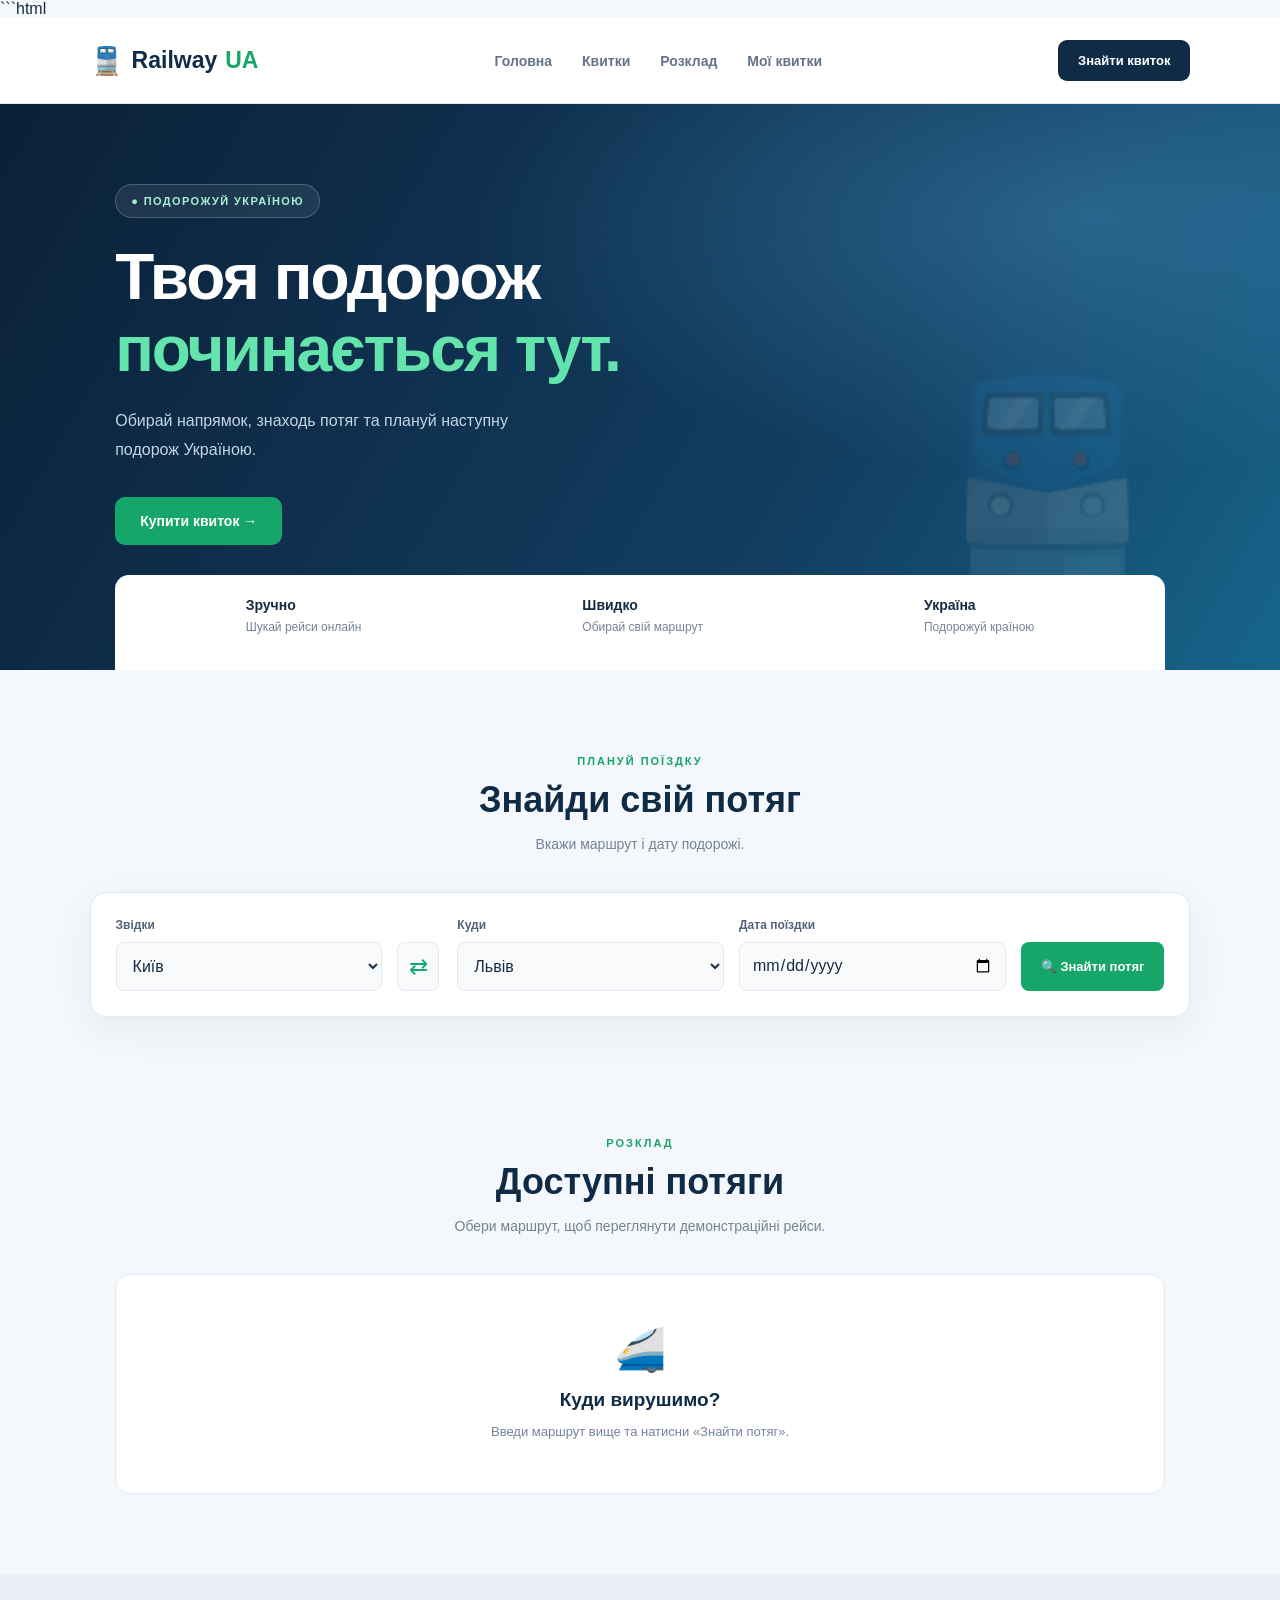
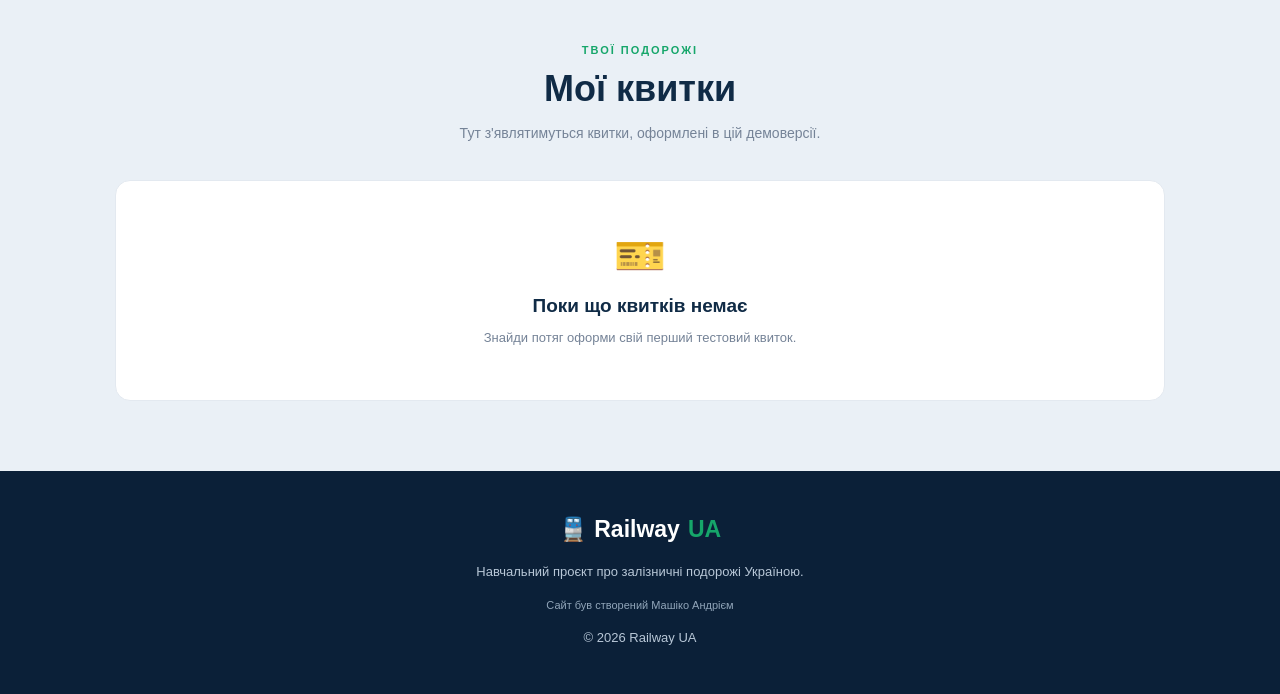
==== script.html @ 2bdd00f0 "зроблени сайт" ====
```html
<!DOCTYPE html>
<html lang="uk">
<head>
    <meta charset="UTF-8">
    <meta name="viewport" content="width=device-width, initial-scale=1.0">

    <title>Railway UA — Квитки на потяг</title>

    <link rel="stylesheet" href="style.css">
</head>
<body>

    <!-- Шапка сайту -->
    <header class="header">
        <a href="#" class="logo">
            <span class="logo-icon">🚆</span>
            Railway<span>UA</span>
        </a>

        <nav class="navigation">
            <a href="#home">Головна</a>
            <a href="#tickets">Квитки</a>
            <a href="#schedule">Розклад</a>
            <a href="#my-tickets">Мої квитки</a>
        </nav>

        <a href="#tickets" class="header-button">Знайти квиток</a>
    </header>


    <!-- Головний банер -->
    <section class="hero" id="home">

        <div class="hero-content">
            <div class="hero-label">
                ● ПОДОРОЖУЙ УКРАЇНОЮ
            </div>

            <h1>
                Твоя подорож<br>
                <span>починається тут.</span>
            </h1>

            <p>
                Обирай напрямок, знаходь потяг
                та плануй наступну подорож Україною.
            </p>

            <a href="#tickets" class="hero-button">
                Купити квиток →
            </a>
        </div>

        <div class="hero-info">
            <div>
                <strong>Зручно</strong>
                <span>Шукай рейси онлайн</span>
            </div>

            <div>
                <strong>Швидко</strong>
                <span>Обирай свій маршрут</span>
            </div>

            <div>
                <strong>Україна</strong>
                <span>Подорожуй країною</span>
            </div>
        </div>

    </section>


    <!-- Пошук квитків -->
    <section class="booking-section" id="tickets">

        <div class="section-heading">
            <span class="section-label">ПЛАНУЙ ПОЇЗДКУ</span>
            <h2>Знайди свій потяг</h2>
            <p>Вкажи маршрут і дату подорожі.</p>
        </div>

        <form class="booking-form" id="search-form">

            <div class="input-group">
                <label for="from">Звідки</label>

                <select id="from" required>
                    <option value="Київ">Київ</option>
                    <option value="Львів">Львів</option>
                    <option value="Одеса">Одеса</option>
                    <option value="Харків">Харків</option>
                    <option value="Дніпро">Дніпро</option>
                    <option value="Івано-Франківськ">
                        Івано-Франківськ
                    </option>
                </select>
            </div>

            <button
                type="button"
                class="swap-button"
                id="swap-cities"
                title="Поміняти міста місцями"
            >
                ⇄
            </button>

            <div class="input-group">
                <label for="to">Куди</label>

                <select id="to" required>
                    <option value="Львів">Львів</option>
                    <option value="Київ">Київ</option>
                    <option value="Одеса">Одеса</option>
                    <option value="Харків">Харків</option>
                    <option value="Дніпро">Дніпро</option>
                    <option value="Івано-Франківськ">
                        Івано-Франківськ
                    </option>
                </select>
            </div>

            <div class="input-group">
                <label for="date">Дата поїздки</label>
                <input type="date" id="date" required>
            </div>

            <button type="submit" class="search-button">
                🔍 Знайти потяг
            </button>

        </form>

    </section>


    <!-- Розклад потягів -->
    <section class="schedule-section" id="schedule">

        <div class="section-heading">
            <span class="section-label">РОЗКЛАД</span>
            <h2>Доступні потяги</h2>
            <p id="results-description">
                Обери маршрут, щоб переглянути демонстраційні рейси.
            </p>
        </div>

        <div id="train-results" class="train-results">

            <div class="empty-state">
                <div class="empty-icon">🚄</div>
                <h3>Куди вирушимо?</h3>
                <p>Введи маршрут вище та натисни «Знайти потяг».</p>
            </div>

        </div>

    </section>


    <!-- Мої квитки -->
    <section class="my-tickets-section" id="my-tickets">

        <div class="section-heading">
            <span class="section-label">ТВОЇ ПОДОРОЖІ</span>
            <h2>Мої квитки</h2>
            <p>Тут з'являтимуться квитки, оформлені в цій демоверсії.</p>
        </div>

        <div id="my-tickets-list" class="my-tickets-list">
            <div class="empty-state">
                <div class="empty-icon">🎫</div>
                <h3>Поки що квитків немає</h3>
                <p>Знайди потяг  оформи свій перший тестовий квиток.</p>
            </div>
        </div>

    </section>


    <!-- Підвал -->
    <footer class="footer">

        <a href="#home" class="logo footer-logo">
            🚆 Railway<span>UA</span>
        </a>

        <p>Навчальний проєкт про залізничні подорожі Україною.</p>

        <p class="footer-small">
            Сайт був створений Машіко Андрієм
        </p>

        <p>© 2026 Railway UA</p>

    </footer>


    <!-- Модальне вікно оформлення квитка -->
    <div class="modal-overlay" id="ticket-modal">

        <div class="modal">

            <button
                type="button"
                class="close-modal"
                id="close-modal"
                aria-label="Закрити"
            >
                
            </button>

            <div class="modal-icon">🎫</div>

            <h2>Оформлення квитка</h2>

            <p id="selected-train-info"></p>

            <form id="passenger-form">

                <div class="input-group">
                    <label for="passenger-name">Ім'я пасажира</label>

                    <input
                        type="text"
                        id="passenger-name"
                        placeholder="Наприклад, Андрій"
                        maxlength="60"
                        required
                    >
                </div>

                <div class="input-group">
                    <label for="seat">Місце у вагоні</label>

                    <select id="seat" required>
                        <option value="">Обери місце</option>
                        <option value="1">Місце 1</option>
                        <option value="2">Місце 2</option>
                        <option value="3">Місце 3</option>
                        <option value="4">Місце 4</option>
                        <option value="5">Місце 5</option>
                        <option value="6">Місце 6</option>
                    </select>
                </div>

                <button type="submit" class="search-button">
                    Оформити тестовий квиток
                </button>

            </form>

            <p class="demo-notice">
                Це демонстрація. Оплата не здійснюється.
            </p>

        </div>

    </div>


    <script src="script.js"></script>

</body>
</html>
---- style.css ----
:root {
    --blue: #102b46;
    --blue-light: #19466d;
    --green: #16a66a;
    --green-hover: #118653;
    --background: #f4f7fb;
    --text: #172b40;
    --muted: #758397;
    --white: #ffffff;
    --border: #e3e9f0;
}

* {
    margin: 0;
    padding: 0;
    box-sizing: border-box;
}

html {
    scroll-behavior: smooth;
    scroll-padding-top: 100px;
}

body {
    font-family: 'Inter', sans-serif;
    background: var(--background);
    color: var(--text);
}

a {
    text-decoration: none;
    color: inherit;
}

button,
input,
select {
    font: inherit;
}

button,
a,
select {
    -webkit-tap-highlight-color: transparent;
}

/* ШАПКА */

.header {
    height: 86px;
    padding: 0 7%;
    background: var(--white);
    display: flex;
    align-items: center;
    justify-content: space-between;
    gap: 25px;
    border-bottom: 1px solid var(--border);
}

.logo {
    display: flex;
    align-items: center;
    gap: 8px;
    color: var(--blue);
    font-size: 23px;
    font-weight: 800;
    white-space: nowrap;
}

.logo span:last-child {
    color: var(--green);
}

.logo-icon {
    font-size: 27px;
}

.navigation {
    display: flex;
    align-items: center;
    gap: 30px;
}

.navigation a {
    color: #657489;
    font-size: 14px;
    font-weight: 600;
    transition: color 0.2s;
}

.navigation a:hover {
    color: var(--green);
}

.header-button {
    background: var(--blue);
    color: white;
    padding: 13px 20px;
    border-radius: 9px;
    font-size: 13px;
    font-weight: 700;
    transition: 0.2s;
}

.header-button:hover {
    background: var(--green);
    transform: translateY(-2px);
}

/* ГОЛОВНИЙ БАНЕР */

.hero {
    position: relative;
    overflow: hidden;
    min-height: 490px;
    padding: 80px 9% 125px;
    color: white;

    background:
        radial-gradient(
            ellipse at 85% 20%,
            rgba(67, 139, 185, 0.45),
            transparent 40%
        ),
        linear-gradient(
            120deg,
            #0b2038,
            #123e61 65%,
            #17658a
        );
}

.hero::before {
    content: '🚆';
    position: absolute;
    right: 7%;
    bottom: 35px;
    font-size: clamp(100px, 18vw, 230px);
    opacity: 0.15;
    transform: scaleX(-1);
    pointer-events: none;
}

.hero-content {
    position: relative;
    z-index: 1;
    max-width: 670px;
    animation: appear 0.8s ease;
}

.hero-label {
    display: inline-block;
    padding: 10px 15px;
    border: 1px solid rgba(255, 255, 255, 0.2);
    border-radius: 30px;
    background: rgba(255, 255, 255, 0.08);
    color: #a6f2cf;
    font-size: 11px;
    font-weight: 800;
    letter-spacing: 1.4px;
    margin-bottom: 24px;
}

.hero h1 {
    font-size: clamp(36px, 5vw, 64px);
    line-height: 1.12;
    letter-spacing: -2px;
    margin-bottom: 22px;
}

.hero h1 span {
    color: #64e4ad;
}

.hero-content > p {
    max-width: 450px;
    color: #c5d5e4;
    font-size: 16px;
    line-height: 1.8;
    margin-bottom: 32px;
}

.hero-button {
    display: inline-block;
    padding: 16px 25px;
    border-radius: 10px;
    background: var(--green);
    color: white;
    font-size: 14px;
    font-weight: 700;
    transition: 0.25s;
}

.hero-button:hover {
    background: #1ac781;
    transform: translateY(-3px);
    box-shadow: 0 8px 25px rgba(22, 166, 106, 0.25);
}

.hero-info {
    position: absolute;
    z-index: 2;
    bottom: 0;
    left: 9%;
    right: 9%;
    min-height: 95px;
    padding: 22px 30px;
    background: white;
    color: var(--text);
    border-radius: 14px 14px 0 0;
    display: flex;
    justify-content: space-around;
    gap: 20px;
}

.hero-info div {
    display: flex;
    flex-direction: column;
    gap: 7px;
}

.hero-info strong {
    font-size: 14px;
}

.hero-info span {
    color: var(--muted);
    font-size: 12px;
}

/* ЗАГОЛОВКИ */

.section-heading {
    text-align: center;
    margin-bottom: 35px;
}

.section-label {
    display: inline-block;
    margin-bottom: 12px;
    color: var(--green);
    font-size: 11px;
    font-weight: 800;
    letter-spacing: 2px;
}

.section-heading h2 {
    color: var(--blue);
    font-size: clamp(25px, 3vw, 36px);
    margin-bottom: 12px;
}

.section-heading p {
    color: var(--muted);
    font-size: 14px;
    line-height: 1.7;
}

/* ПОШУК КВИТКІВ */

.booking-section {
    padding: 85px 7% 60px;
}

.booking-form {
    max-width: 1150px;
    margin: 0 auto;
    padding: 25px;
    display: grid;
    grid-template-columns: 1fr 45px 1fr 1fr auto;
    align-items: end;
    gap: 15px;
    background: white;
    border: 1px solid var(--border);
    border-radius: 16px;
    box-shadow: 0 12px 40px rgba(16, 43, 70, 0.06);
}

.input-group {
    display: flex;
    flex-direction: column;
    gap: 10px;
    min-width: 0;
}

.input-group label {
    color: #52647a;
    font-size: 12px;
    font-weight: 700;
}

.input-group select,
.input-group input {
    width: 100%;
    min-width: 0;
    height: 49px;
    padding: 0 12px;
    color: var(--text);
    background: #f8fafc;
    border: 1px solid var(--border);
    border-radius: 8px;
    outline: none;
    transition: 0.2s;
}

.input-group select:focus,
.input-group input:focus {
    border-color: var(--green);
    box-shadow: 0 0 0 3px rgba(22, 166, 106, 0.1);
}

.swap-button {
    width: 42px;
    height: 49px;
    border: 1px solid var(--border);
    border-radius: 8px;
    background: #f8fafc;
    color: var(--green);
    font-size: 23px;
    cursor: pointer;
    transition: 0.2s;
}

.swap-button:hover {
    background: #e6f8ef;
    transform: rotate(180deg);
}

.search-button {
    min-height: 49px;
    padding: 0 20px;
    border: none;
    border-radius: 8px;
    background: var(--green);
    color: white;
    font-size: 13px;
    font-weight: 700;
    cursor: pointer;
    transition: 0.2s;
}

.search-button:hover {
    background: var(--green-hover);
    transform: translateY(-2px);
}

/* РОЗКЛАД */

.schedule-section {
    padding: 60px 7% 80px;
}

.train-results,
.my-tickets-list {
    max-width: 1050px;
    margin: 0 auto;
    display: flex;
    flex-direction: column;
    gap: 18px;
}

.empty-state {
    padding: 50px 20px;
    text-align: center;
    background: white;
    border: 1px solid var(--border);
    border-radius: 15px;
}

.empty-icon {
    margin-bottom: 15px;
    font-size: 42px;
}

.empty-state h3 {
    margin-bottom: 10px;
    color: var(--blue);
    font-size: 19px;
}

.empty-state p {
    color: var(--muted);
    font-size: 13px;
    line-height: 1.7;
}

.train-card {
    display: grid;
    grid-template-columns: 1fr 1.5fr 1fr auto;
    align-items: center;
    gap: 25px;
    padding: 25px;
    background: white;
    border: 1px solid var(--border);
    border-radius: 14px;
    transition: 0.25s;
}

.train-card:hover {
    transform: translateY(-3px);
    box-shadow: 0 10px 30px rgba(16, 43, 70, 0.07);
    border-color: #b5e8d0;
}

.train-number {
    display: inline-block;
    margin-bottom: 9px;
    color: var(--green);
    font-size: 11px;
    font-weight: 800;
}

.train-name {
    color: var(--blue);
    font-size: 15px;
    font-weight: 800;
}

.train-route {
    display: flex;
    align-items: center;
    gap: 13px;
}

.train-time {
    color: var(--blue);
    font-size: 22px;
    font-weight: 800;
}

.train-city {
    margin-top: 6px;
    color: var(--muted);
    font-size: 12px;
}

.route-line {
    flex: 1;
    min-width: 25px;
    text-align: center;
    color: var(--green);
}

.train-duration {
    color: var(--muted);
    font-size: 12px;
    text-align: center;
    margin-top: 8px;
}

.train-price {
    color: var(--blue);
    font-size: 23px;
    font-weight: 800;
    white-space: nowrap;
}

.train-price small {
    font-size: 12px;
}

.buy-button {
    padding: 13px 18px;
    border: none;
    border-radius: 8px;
    background: var(--blue);
    color: white;
    font-size: 12px;
    font-weight: 700;
    cursor: pointer;
    transition: 0.2s;
}

.buy-button:hover {
    background: var(--green);
}

/* МОЇ КВИТКИ */

.my-tickets-section {
    padding: 70px 7%;
    background: #eaf0f6;
}

.ticket-card {
    padding: 25px;
    background: white;
    border: 1px solid var(--border);
    border-left: 5px solid var(--green);
    border-radius: 12px;
}

.ticket-card h3 {
    color: var(--blue);
    margin-bottom: 14px;
}

.ticket-card p {
    margin: 8px 0;
    color: #657489;
    font-size: 14px;
    overflow-wrap: anywhere;
}

.ticket-status {
    display: inline-block;
    margin-top: 12px;
    padding: 7px 11px;
    border-radius: 20px;
    background: #e6f8ef;
    color: #118653;
    font-size: 11px;
    font-weight: 800;
}

/* МОДАЛЬНЕ ВІКНО */

.modal-overlay {
    position: fixed;
    inset: 0;
    z-index: 100;
    padding: 20px;
    background: rgba(6, 21, 37, 0.72);
    display: none;
    align-items: center;
    justify-content: center;
    overflow-y: auto;
}

.modal-overlay.active {
    display: flex;
}

.modal {
    position: relative;
    width: 100%;
    max-width: 440px;
    padding: 35px;
    background: white;
    border-radius: 18px;
    animation: appear 0.25s ease;
}

.close-modal {
    position: absolute;
    top: 15px;
    right: 18px;
    width: 35px;
    height: 35px;
    border: none;
    border-radius: 50%;
    background: #f0f3f7;
    color: var(--blue);
    font-size: 25px;
    cursor: pointer;
}

.modal-icon {
    margin-bottom: 15px;
    font-size: 42px;
}

.modal h2 {
    margin-bottom: 15px;
    color: var(--blue);
    font-size: 25px;
}

#selected-train-info {
    margin-bottom: 25px;
    color: var(--muted);
    font-size: 13px;
    line-height: 1.8;
}

#passenger-form {
    display: flex;
    flex-direction: column;
    gap: 20px;
}

#passenger-form .search-button {
    width: 100%;
}

.demo-notice {
    margin-top: 20px;
    color: var(--muted);
    font-size: 11px;
    text-align: center;
    line-height: 1.6;
}

/* ПІДВАЛ */

.footer {
    padding: 45px 7%;
    background: #0b2038;
    color: #b8c7d7;
    text-align: center;
}

.footer-logo {
    justify-content: center;
    margin-bottom: 18px;
    color: white;
}

.footer > p {
    margin-top: 13px;
    font-size: 13px;
    line-height: 1.7;
}

.footer-small {
    color: #91a5b9;
    font-size: 11px !important;
}

/* АНІМАЦІЇ */

@keyframes appear {
    from {
        opacity: 0;
        transform: translateY(15px);
    }

    to {
        opacity: 1;
        transform: translateY(0);
    }
}

/* АДАПТИВНІСТЬ */

@media (max-width: 1050px) {
    .header {
        padding: 0 4%;
    }

    .navigation {
        gap: 15px;
    }

    .booking-form {
        grid-template-columns: 1fr 42px 1fr;
    }

    .booking-form .input-group:nth-of-type(3) {
        grid-column: 1 / 3;
    }

    .booking-form .search-button {
        grid-column: 3;
    }

    .train-card {
        grid-template-columns: 1fr 1.5fr;
    }

    .train-price {
        align-self: center;
    }

    .buy-button {
        justify-self: end;
    }
}

@media (max-width: 700px) {
    .header {
        min-height: 75px;
        height: auto;
        padding: 18px 5%;
        flex-wrap: wrap;
    }

    .logo {
        font-size: 20px;
    }

    .navigation {
        order: 3;
        width: 100%;
        justify-content: center;
        flex-wrap: wrap;
        gap: 15px 20px;
    }

    .navigation a {
        font-size: 12px;
    }

    .header-button {
        padding: 11px 13px;
        font-size: 11px;
    }

    .hero {
        min-height: 520px;
        padding: 65px 6% 145px;
    }

    .hero h1 {
        letter-spacing: -1px;
    }

    .hero-info {
        left: 0;
        right: 0;
        padding: 18px 5%;
        gap: 12px;
    }

    .hero-info strong {
        font-size: 12px;
    }

    .hero-info span {
        font-size: 10px;
        line-height: 1.5;
    }

    .booking-section,
    .schedule-section,
    .my-tickets-section {
        padding: 55px 5%;
    }

    .booking-form {
        grid-template-columns: 1fr;
        padding: 20px;
    }

    .booking-form .input-group:nth-of-type(3),
    .booking-form .search-button {
        grid-column: auto;
    }

    .swap-button {
        justify-self: center;
        transform: rotate(90deg);
    }

    .swap-button:hover {
        transform: rotate(270deg);
    }

    .train-card {
        grid-template-columns: 1fr;
        gap: 18px;
        padding: 22px;
    }

    .train-route {
        max-width: 100%;
    }

    .buy-button {
        width: 100%;
    }

    .modal {
        padding: 30px 22px;
    }
}
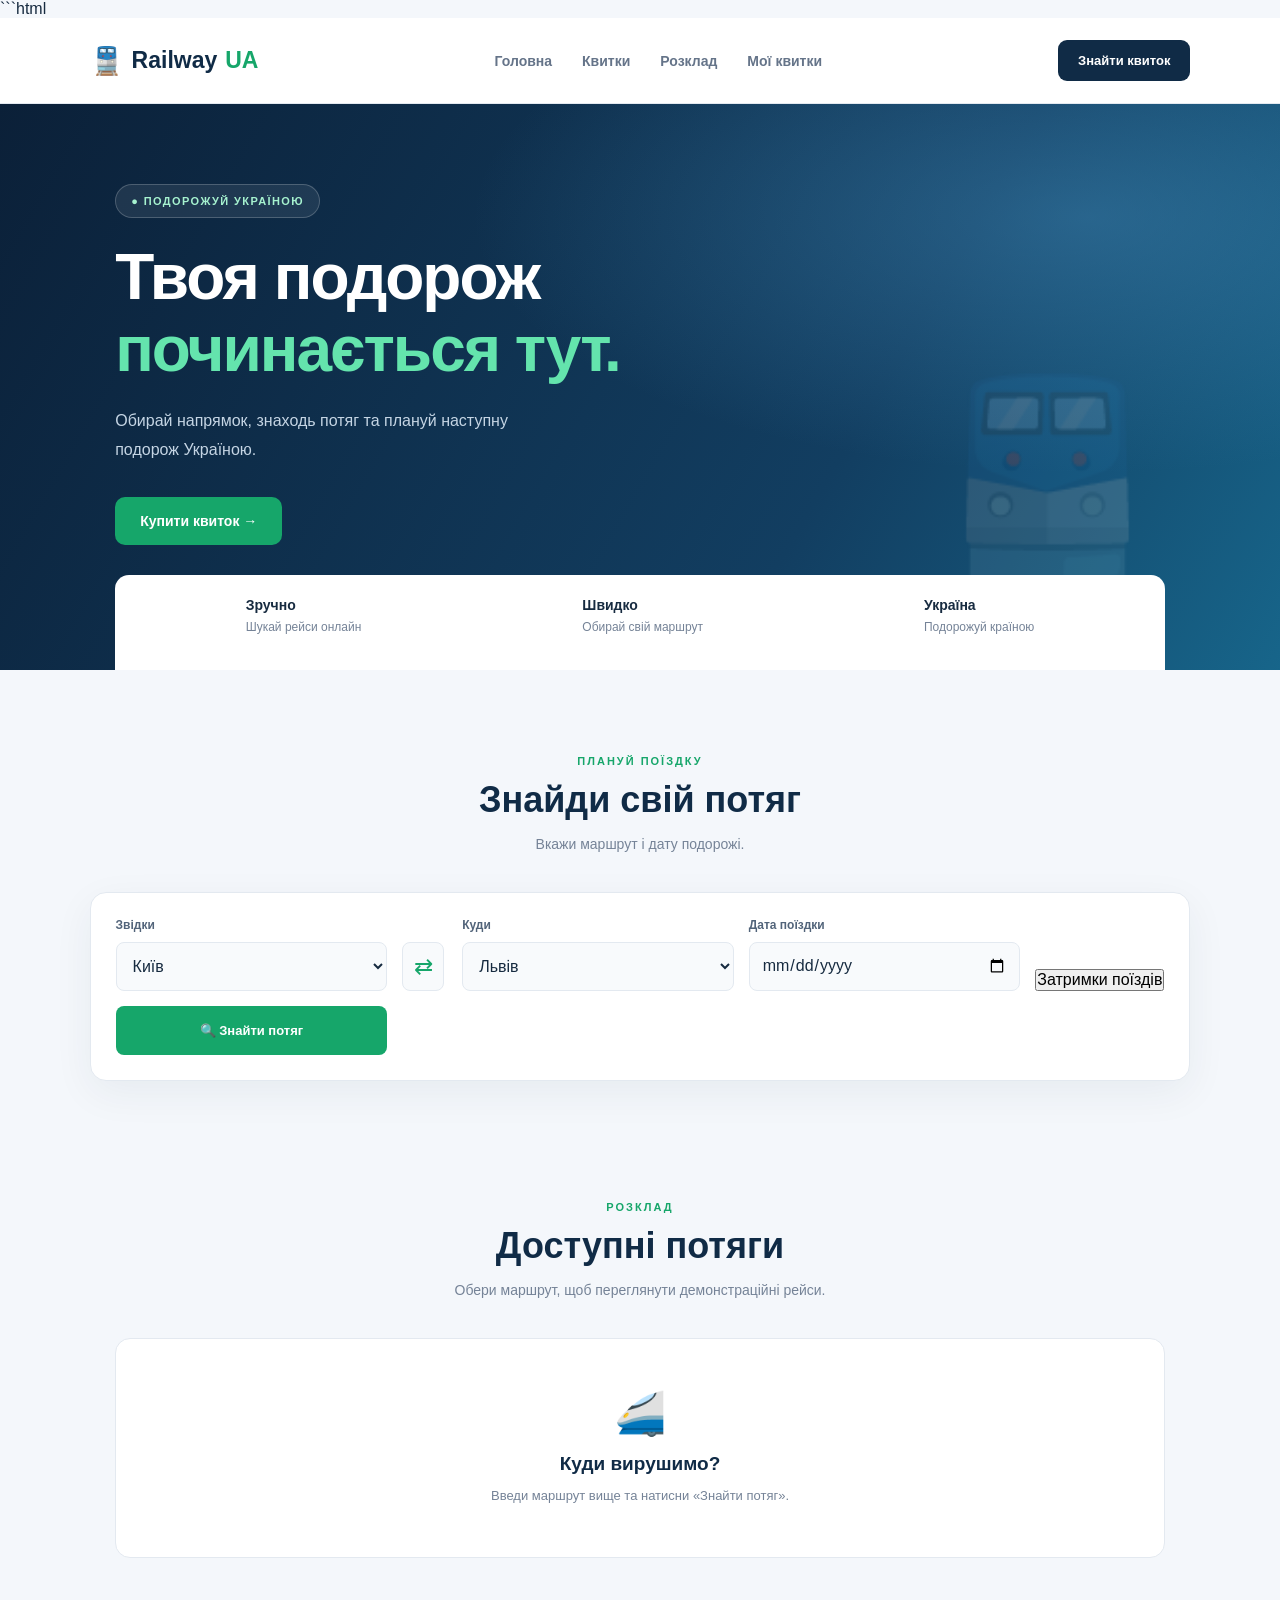
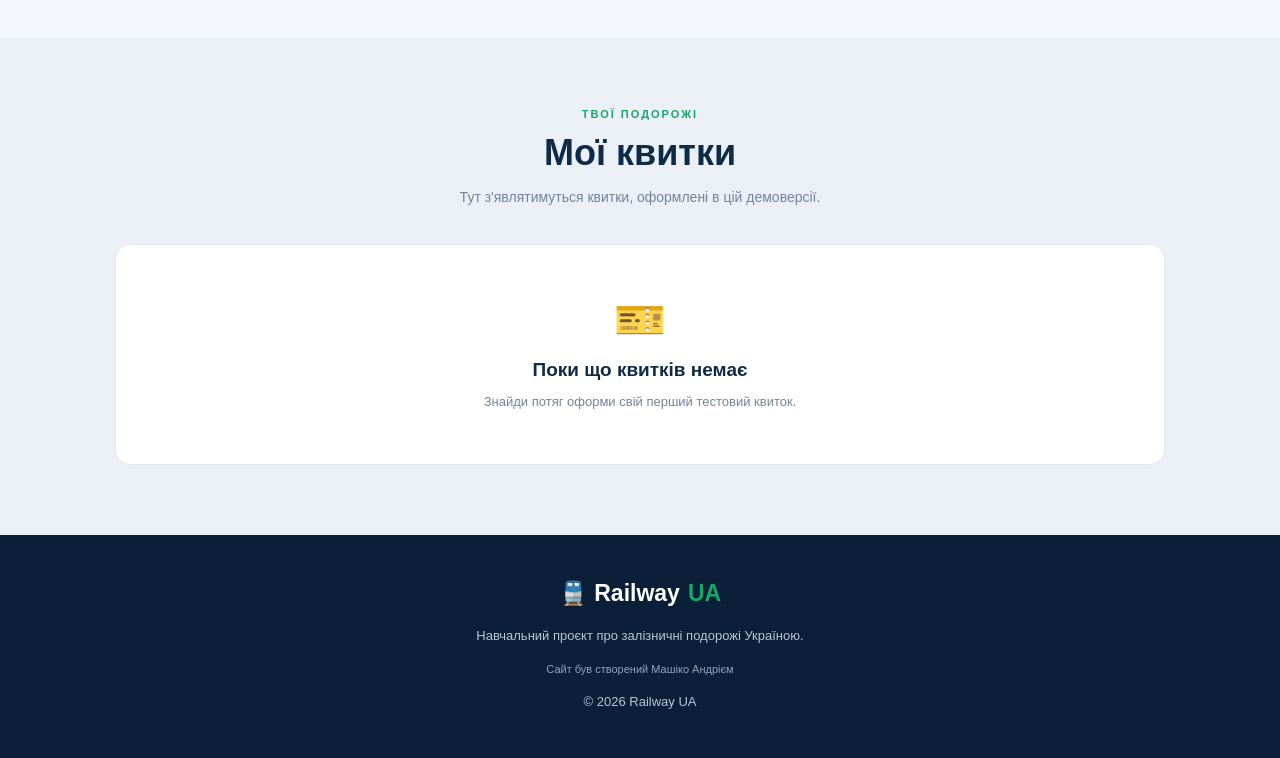
==== commit 657b7f63: "додано сторінку про запізнення поїздів" ====
--- a/script.html
+++ b/script.html
@@ -127,6 +127,10 @@
                 <input type="date" id="date" required>
             </div>
 
+            <button onclick="window.location.href='zapiznec.html'">
+                Затримки поїздів
+            </button>
+
             <button type="submit" class="search-button">
                 🔍 Знайти потяг
             </button>
